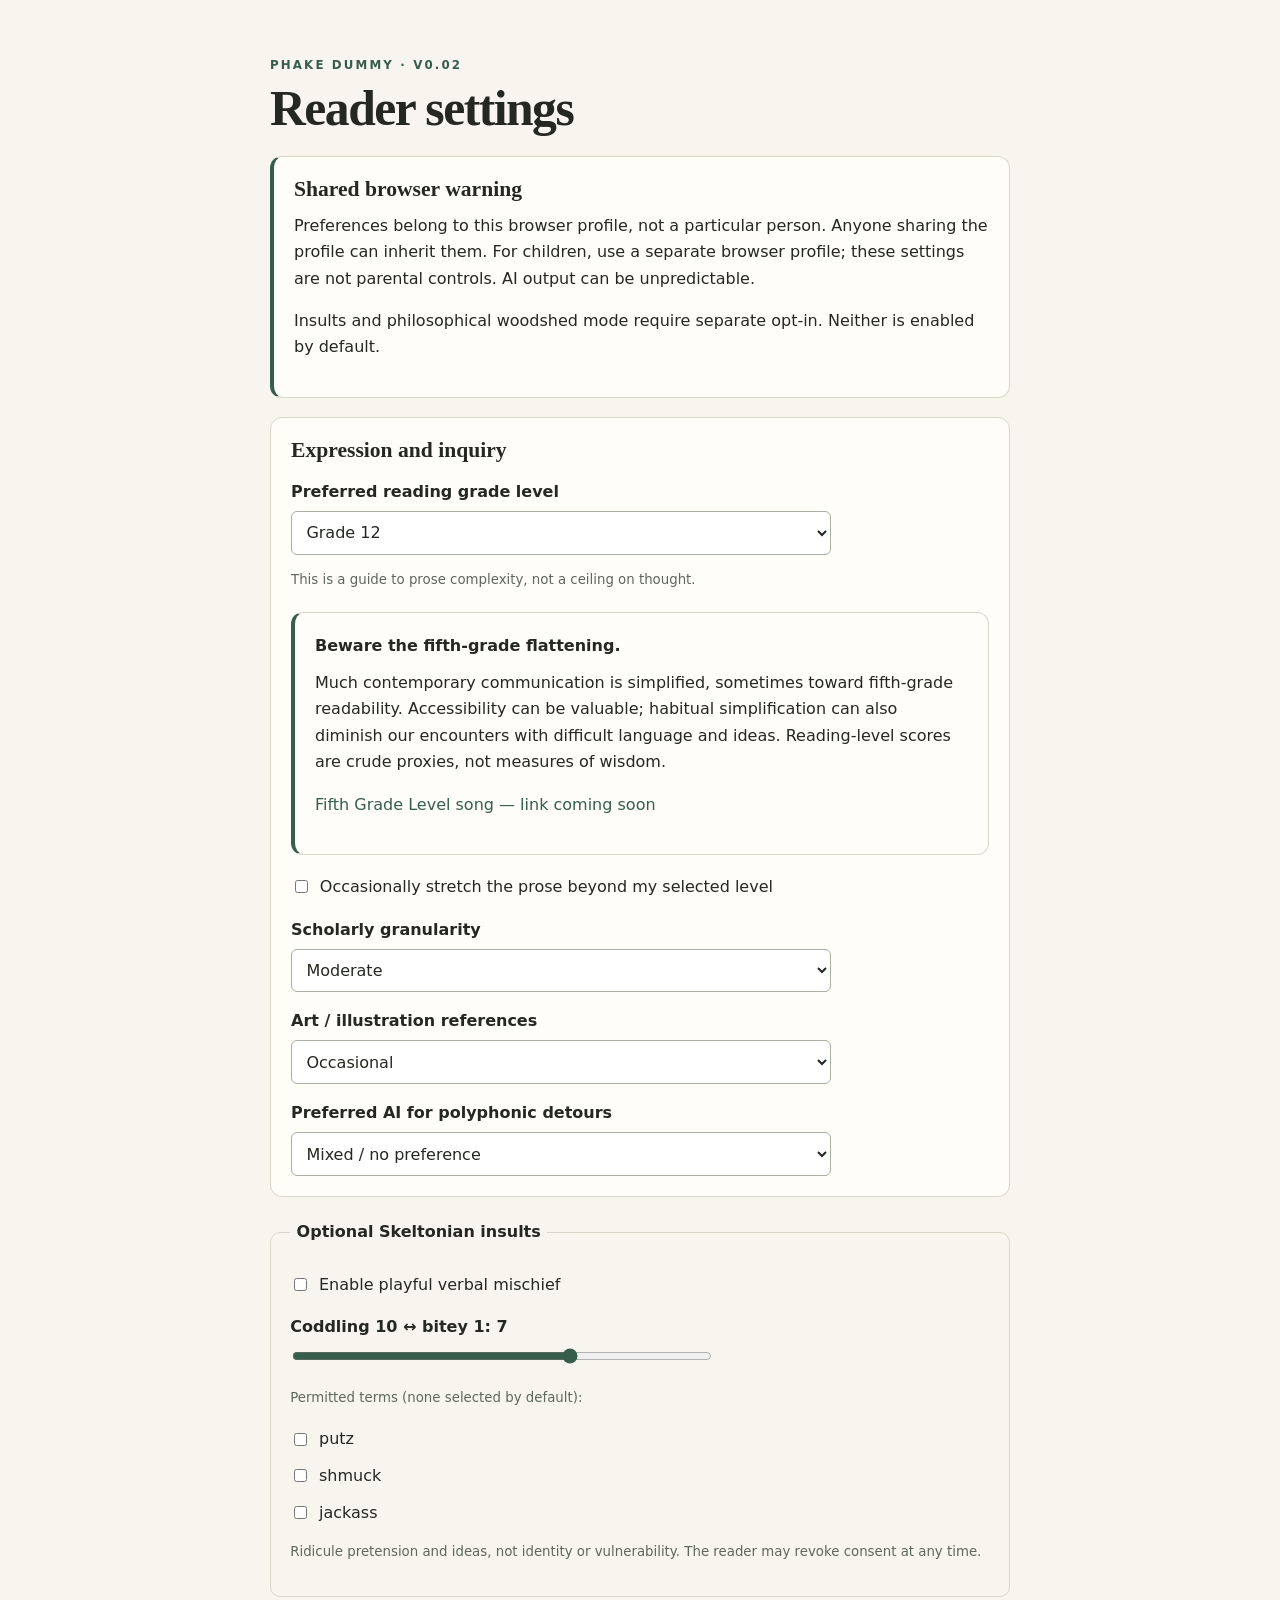
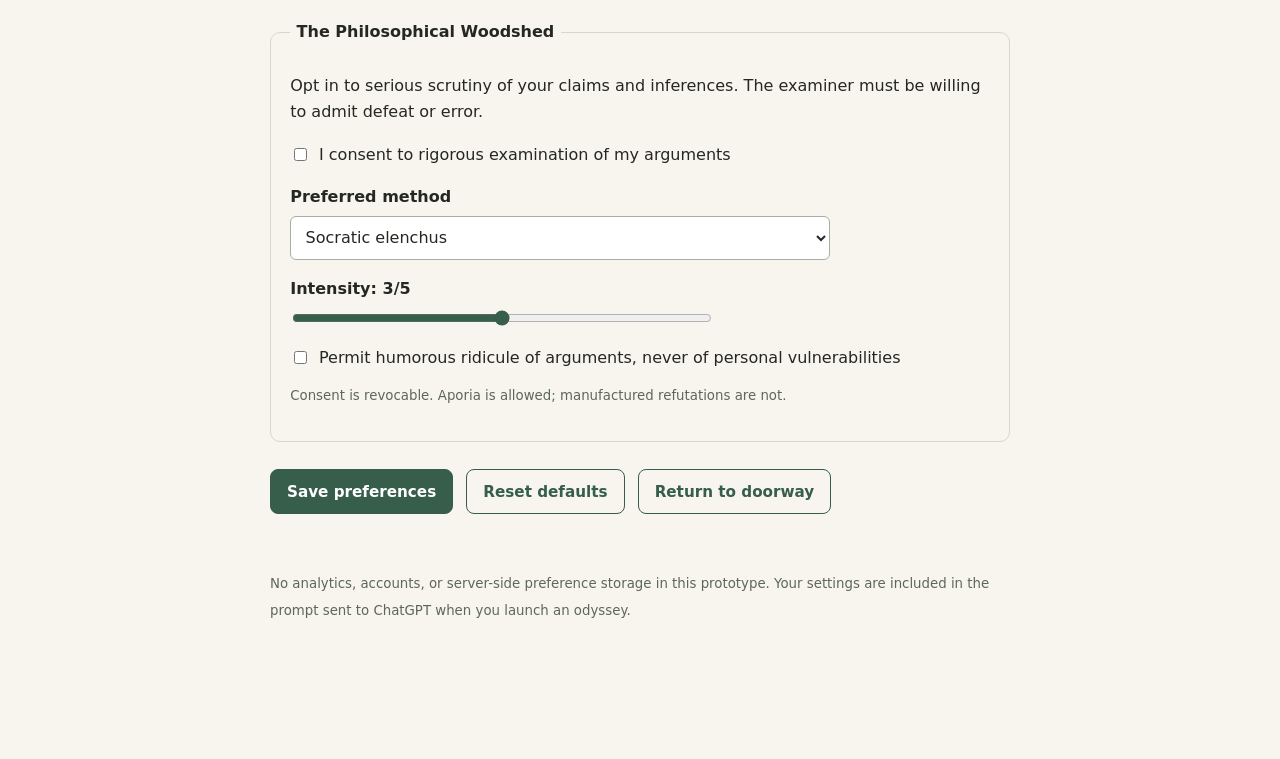
==== settings.html @ 32fc704b "Add files via upload" ====
<!doctype html>
<html lang="en">
<head>
    <meta charset="utf-8">
    <meta name="viewport" content="width=device-width, initial-scale=1">
    <title>phake DUMMY — reader settings (v0.02)</title>
    <link rel="stylesheet" href="style.css">
</head>
<body>
<main>
    <div class="kicker">phake DUMMY · v0.02</div>
    <h1>Reader settings</h1>
    <section class="panel notice">
        <h2>Shared browser warning</h2>
        <p>Preferences belong to this browser profile, not a particular person. Anyone sharing the profile can inherit them. For children, use a separate browser profile; these settings are not parental controls. AI output can be unpredictable.</p>
        <p>Insults and philosophical woodshed mode require separate opt-in. Neither is enabled by default.</p>
    </section>

    <form id="form">
        <section class="panel">
            <h2>Expression and inquiry</h2>
            <label for="grade">Preferred reading grade level</label>
            <select id="grade" name="grade">
                <option value="5">Grade 5</option>
                <option value="6">Grade 6</option>
                <option value="7">Grade 7</option>
                <option value="8">Grade 8</option>
                <option value="9">Grade 9</option>
                <option value="10">Grade 10</option>
                <option value="11">Grade 11</option>
                <option value="12">Grade 12</option>
                <option value="undergraduate">Undergraduate</option>
                <option value="graduate">Graduate</option>
                <option value="specialist">Specialist / scholarly</option>
            </select>
            <p class="muted"><small>This is a guide to prose complexity, not a ceiling on thought.</small></p>
            <div class="panel notice">
                <strong>Beware the fifth-grade flattening.</strong>
                <p>Much contemporary communication is simplified, sometimes toward fifth-grade readability. Accessibility can be valuable; habitual simplification can also diminish our encounters with difficult language and ideas. Reading-level scores are crude proxies, not measures of wisdom.</p>
                <p><a id="songLink" href="#" aria-disabled="true">Our Fifth Grade Level song (add its URL in the configuration)</a></p>
            </div>
            <label class="check"><input type="checkbox" name="stretch"> Occasionally stretch the prose beyond my selected level</label>
            <label for="granularity">Scholarly granularity</label>
            <select name="granularity" id="granularity">
                <option value="light">Light</option>
                <option value="moderate">Moderate</option>
                <option value="deep">Deep</option>
            </select>
            <label for="art">Art / illustration references</label>
            <select name="art" id="art">
                <option value="rare">Rare</option>
                <option value="occasional">Occasional</option>
                <option value="frequent">Frequent</option>
            </select>
            <label for="ai">Preferred AI for polyphonic detours</label>
            <select name="ai" id="ai">
                <option value="mixed">Mixed / no preference</option>
                <option value="chatgpt">ChatGPT</option>
                <option value="gemini">Gemini</option>
                <option value="claude">Claude</option>
            </select>
        </section>

        <fieldset>
            <legend>Optional Skeltonian insults</legend>
            <label class="check"><input type="checkbox" name="insultsEnabled"> Enable playful verbal mischief</label>
            <label for="bite">Coddling 10 ↔ bitey 1: <output id="biteValue">7</output></label>
            <input type="range" name="bite" id="bite" min="1" max="10" value="7">
            <p class="muted"><small>Permitted terms (none selected by default):</small></p>
            <label class="check"><input type="checkbox" name="terms" value="putz"> putz</label>
            <label class="check"><input type="checkbox" name="terms" value="shmuck"> shmuck</label>
            <label class="check"><input type="checkbox" name="terms" value="jackass"> jackass</label>
            <p><small>Ridicule pretension and ideas, not identity or vulnerability. The reader may revoke consent at any time.</small></p>
        </fieldset>

        <fieldset>
            <legend>The Philosophical Woodshed</legend>
            <p>Opt in to serious scrutiny of your claims and inferences. The examiner must be willing to admit defeat or error.</p>
            <label class="check"><input type="checkbox" name="woodshedEnabled"> I consent to rigorous examination of my arguments</label>
            <label for="woodshedMethod">Preferred method</label>
            <select name="woodshedMethod" id="woodshedMethod">
                <option value="elenchus">Socratic elenchus</option>
                <option value="disputation">Scholastic disputation</option>
                <option value="reductio">Reductio ad absurdum</option>
                <option value="adversarial">Adversarial examination</option>
            </select>
            <label for="woodshedIntensity">Intensity: <output id="woodshedValue">3</output>/5</label>
            <input type="range" name="woodshedIntensity" id="woodshedIntensity" min="1" max="5" value="3">
            <label class="check"><input type="checkbox" name="woodshedHumor"> Permit humorous ridicule of arguments, never of personal vulnerabilities</label>
            <p><small>Consent is revocable. Aporia is allowed; manufactured refutations are not.</small></p>
        </fieldset>

        <button type="submit">Save preferences</button>
        <button type="button" class="secondary" id="reset">Reset defaults</button>
        <a class="button secondary" id="back" href="index.html">Return to doorway</a>
        <p class="status" id="status" role="status" aria-live="polite"></p>
    </form>
    <p><small>No analytics, accounts, or server-side preference storage in this prototype. Your settings are included in the prompt sent to ChatGPT when you launch an odyssey.</small></p>
</main>
<script>
    "use strict";

    const SETTINGS_KEY = "phakeDummySettingsV2";
    const FIFTH_GRADE_SONG_URL = ""; // Add a real public song URL here when ready.
    const defaults = {
        grade: "12", granularity: "moderate", art: "occasional", ai: "mixed",
        stretch: false, insultsEnabled: false, bite: 7, terms: [],
        woodshedEnabled: false, woodshedMethod: "elenchus",
        woodshedIntensity: 3, woodshedHumor: false
    };

    const form = document.getElementById("form");
    const status = document.getElementById("status");
    const songLink = document.getElementById("songLink");
    const query = new URLSearchParams(window.location.search);
    const returnUrl = query.get("return");

    if (FIFTH_GRADE_SONG_URL) {
        songLink.href = FIFTH_GRADE_SONG_URL;
        songLink.removeAttribute("aria-disabled");
    } else {
        songLink.removeAttribute("href");
        songLink.textContent = "Fifth Grade Level song — link coming soon";
    }

    // Only allow a return URL on this same origin.
    if (returnUrl) {
        try {
            const destination = new URL(returnUrl);
            if (destination.origin === window.location.origin) {
                document.getElementById("back").href = destination.href;
            }
        } catch { /* Keep the default return link. */ }
    }

    function populate() {
        let saved = {};
        try {
            saved = JSON.parse(localStorage.getItem(SETTINGS_KEY) || "{}");
        } catch { /* Fall back to defaults. */ }

        const settings = { ...defaults, ...saved };
        for (const [name, value] of Object.entries(settings)) {
            if (name === "terms") {
                form.querySelectorAll('[name="terms"]').forEach(input => {
                    input.checked = Array.isArray(value) && value.includes(input.value);
                });
            } else if (typeof value === "boolean") {
                form.elements[name].checked = value;
            } else if (form.elements[name]) {
                form.elements[name].value = value;
            }
        }
        updateOutputs();
    }

    function updateOutputs() {
        document.getElementById("biteValue").value = form.elements.bite.value;
        document.getElementById("woodshedValue").value = form.elements.woodshedIntensity.value;
    }

    form.elements.bite.addEventListener("input", updateOutputs);
    form.elements.woodshedIntensity.addEventListener("input", updateOutputs);

    form.addEventListener("submit", event => {
        event.preventDefault();
        const settings = {
            grade: form.elements.grade.value,
            granularity: form.elements.granularity.value,
            art: form.elements.art.value,
            ai: form.elements.ai.value,
            stretch: form.elements.stretch.checked,
            insultsEnabled: form.elements.insultsEnabled.checked,
            bite: Number(form.elements.bite.value),
            terms: [...form.querySelectorAll('[name="terms"]:checked')].map(input => input.value),
            woodshedEnabled: form.elements.woodshedEnabled.checked,
            woodshedMethod: form.elements.woodshedMethod.value,
            woodshedIntensity: Number(form.elements.woodshedIntensity.value),
            woodshedHumor: form.elements.woodshedHumor.checked
        };

        try {
            localStorage.setItem(SETTINGS_KEY, JSON.stringify(settings));
            status.textContent = "Preferences saved in this browser profile.";
        } catch {
            status.textContent = "Storage unavailable: preferences could not be saved.";
        }
    });

    document.getElementById("reset").addEventListener("click", () => {
        try {
            localStorage.removeItem(SETTINGS_KEY);
            populate();
            status.textContent = "Preferences reset to defaults.";
        } catch {
            status.textContent = "Storage unavailable: reset failed.";
        }
    });

    populate();
</script>
</body>
</html>
---- style.css ----
:root { color-scheme: light; --ink:#242821; --muted:#5e675b; --paper:#f7f5ee; --panel:#fffdf7; --line:#d7d8c9; --accent:#365e4b; }
* { box-sizing:border-box; }
body { margin:0; background:var(--paper); color:var(--ink); font:16px/1.65 system-ui,-apple-system,sans-serif; }
main { max-width:780px; margin:3.5rem auto; padding:0 1.25rem 4rem; }
h1 { font:700 clamp(2rem,5vw,3.1rem)/1.1 Georgia,serif; letter-spacing:-.03em; margin:.4rem 0 1rem; }
h2 { font:700 1.35rem Georgia,serif; margin:0 0 .6rem; }
p { margin:.7rem 0 1rem; }
a { color:var(--accent); }
.kicker { text-transform:uppercase; letter-spacing:.18em; font-size:.74rem; font-weight:700; color:var(--accent); }
.muted, small { color:var(--muted); }
.panel { background:var(--panel); border:1px solid var(--line); border-radius:12px; padding:1.25rem; margin:1.2rem 0; }
.notice { border-left:4px solid var(--accent); }
button, .button { appearance:none; border:1px solid var(--accent); border-radius:8px; background:var(--accent); color:white; font:600 .95rem system-ui; padding:.8rem 1rem; cursor:pointer; text-decoration:none; display:inline-block; margin:.3rem .5rem .3rem 0; }
button.secondary, .button.secondary { background:transparent; color:var(--accent); }
button:disabled { opacity:.45; cursor:not-allowed; }
label { display:block; margin:1rem 0 .35rem; font-weight:600; }
select, input[type=text] { width:100%; max-width:540px; padding:.65rem; border:1px solid #a7afa1; border-radius:6px; background:white; color:var(--ink); font:inherit; }
input[type=range] { width:100%; max-width:420px; accent-color:var(--accent); }
.check { display:flex; align-items:flex-start; gap:.55rem; font-weight:400; margin:.65rem 0; }
.check input { margin-top:.38rem; }
fieldset { border:1px solid var(--line); border-radius:10px; margin:1.4rem 0; padding:1rem 1.2rem; }
legend { font-weight:700; padding:0 .4rem; }
pre { white-space:pre-wrap; overflow-wrap:anywhere; padding:1rem; background:#eeeee6; border-radius:8px; max-height:350px; overflow:auto; font-size:.82rem; }
nav { display:flex; gap:1rem; flex-wrap:wrap; }
.status { min-height:1.5rem; font-weight:600; }
.row { display:flex; flex-wrap:wrap; align-items:center; justify-content:space-between; gap:.6rem; }
hr { border:0; border-top:1px solid var(--line); margin:1.5rem 0; }
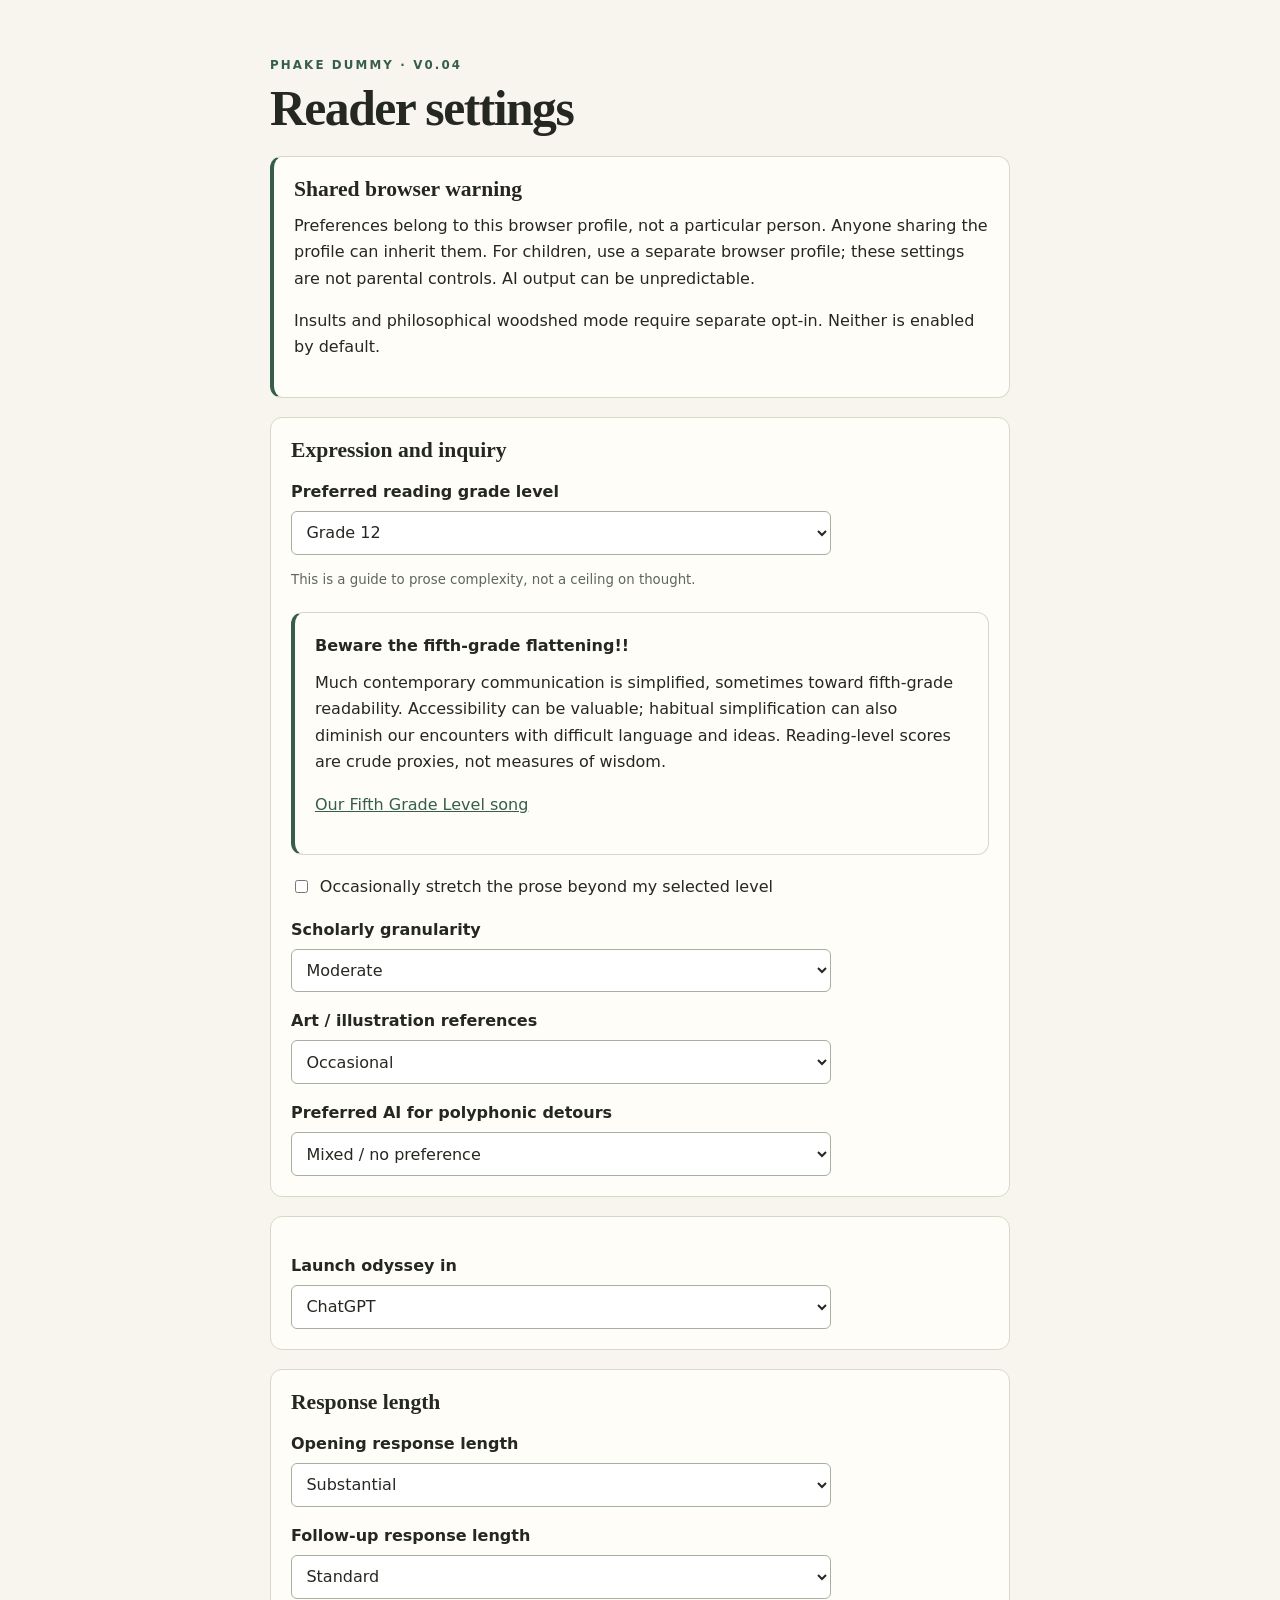
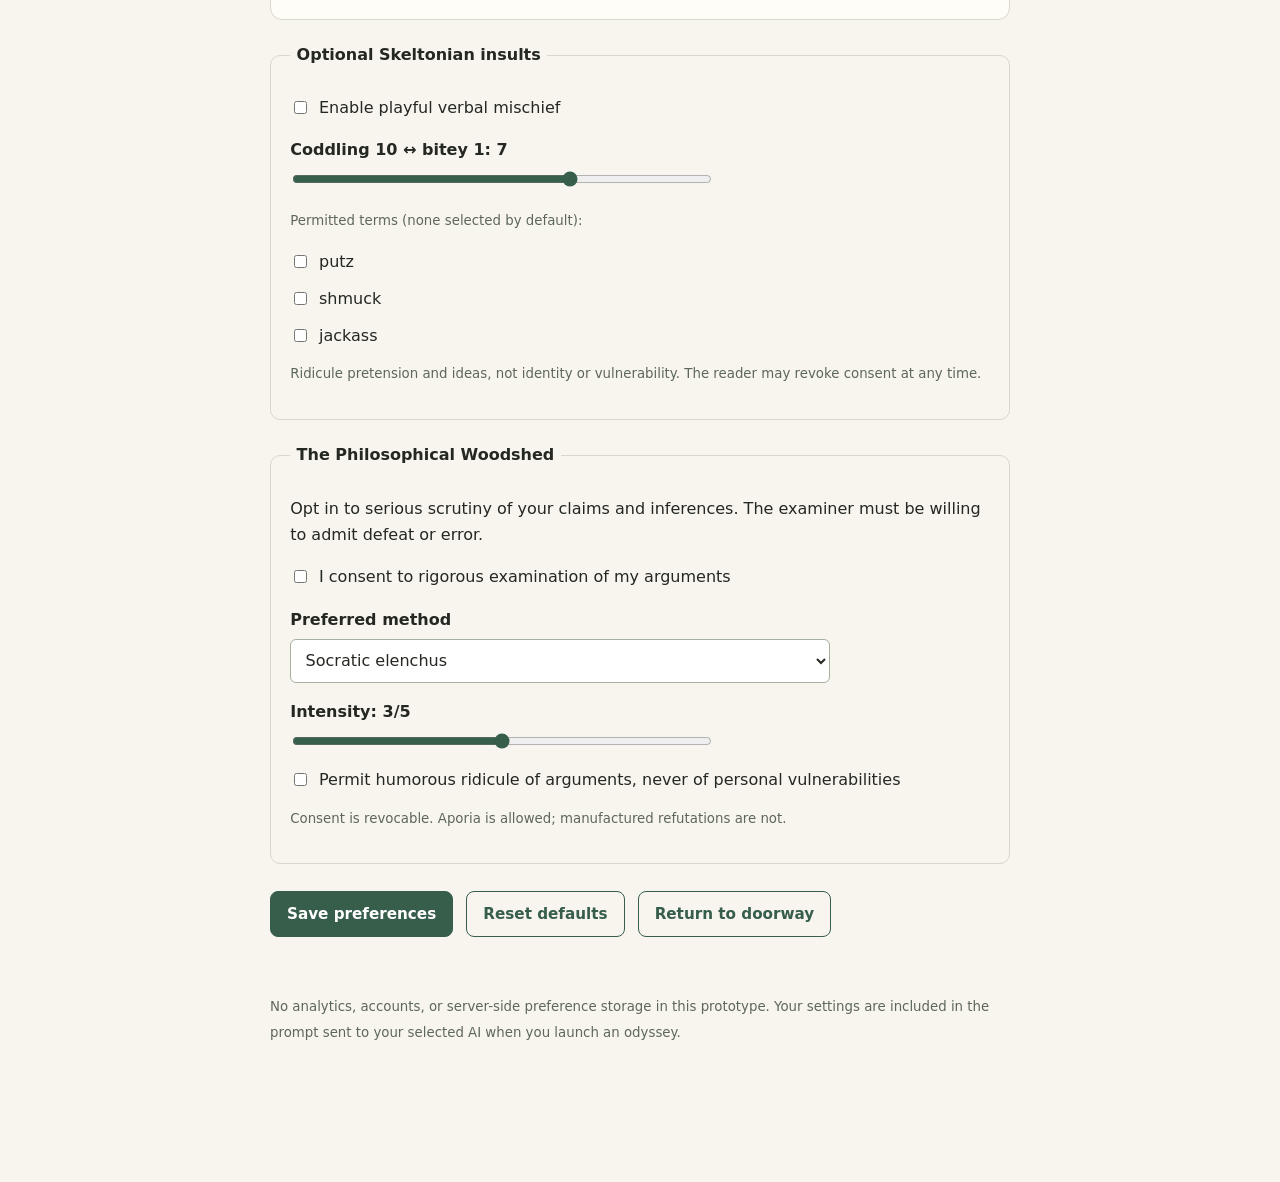
==== commit 33e3b567: "Add files via upload replacing index and settings with v0.04" ====
--- a/settings.html
+++ b/settings.html
@@ -3,12 +3,12 @@
 <head>
     <meta charset="utf-8">
     <meta name="viewport" content="width=device-width, initial-scale=1">
-    <title>phake DUMMY — reader settings (v0.02)</title>
+    <title>phake DUMMY — reader settings (v0.04)</title>
     <link rel="stylesheet" href="style.css">
 </head>
 <body>
 <main>
-    <div class="kicker">phake DUMMY · v0.02</div>
+    <div class="kicker">phake DUMMY · v0.04</div>
     <h1>Reader settings</h1>
     <section class="panel notice">
         <h2>Shared browser warning</h2>
@@ -35,9 +35,9 @@
             </select>
             <p class="muted"><small>This is a guide to prose complexity, not a ceiling on thought.</small></p>
             <div class="panel notice">
-                <strong>Beware the fifth-grade flattening.</strong>
+                <strong>Beware the fifth-grade flattening!!</strong>
                 <p>Much contemporary communication is simplified, sometimes toward fifth-grade readability. Accessibility can be valuable; habitual simplification can also diminish our encounters with difficult language and ideas. Reading-level scores are crude proxies, not measures of wisdom.</p>
-                <p><a id="songLink" href="#" aria-disabled="true">Our Fifth Grade Level song (add its URL in the configuration)</a></p>
+                <p><a id="songLink" href="https://www.youtube.com/watch?v=HIXWXv_CVdI" aria-disabled="true" target="_blank">Our Fifth Grade Level song</a></p>
             </div>
             <label class="check"><input type="checkbox" name="stretch"> Occasionally stretch the prose beyond my selected level</label>
             <label for="granularity">Scholarly granularity</label>
@@ -61,6 +61,20 @@
             </select>
         </section>
 
+        <!-- OPTIONAL PROVIDER SELECTOR: comment out this entire section to disable Claude. -->
+        <section class="panel" id="providerBlock">
+            <label for="provider">Launch odyssey in</label>
+            <select id="provider" name="provider">
+                <option value="chatgpt">ChatGPT</option>
+                <option value="claude">Claude (experimental)</option>
+            </select>
+        </section>
+        <!-- END OPTIONAL PROVIDER SELECTOR -->
+        <section class="panel">
+            <h2>Response length</h2>
+<label for="openingLength">Opening response length</label><select id="openingLength" name="openingLength"><option value="brief">Brief</option><option value="standard">Standard</option><option value="substantial">Substantial</option><option value="extended">Extended</option></select>
+<label for="followupLength">Follow-up response length</label><select id="followupLength" name="followupLength"><option value="brief">Brief</option><option value="standard">Standard</option><option value="substantial">Substantial</option><option value="extended">Extended</option></select>
+</section>
         <fieldset>
             <legend>Optional Skeltonian insults</legend>
             <label class="check"><input type="checkbox" name="insultsEnabled"> Enable playful verbal mischief</label>
@@ -95,14 +109,15 @@
         <a class="button secondary" id="back" href="index.html">Return to doorway</a>
         <p class="status" id="status" role="status" aria-live="polite"></p>
     </form>
-    <p><small>No analytics, accounts, or server-side preference storage in this prototype. Your settings are included in the prompt sent to ChatGPT when you launch an odyssey.</small></p>
+    <p><small>No analytics, accounts, or server-side preference storage in this prototype. Your settings are included in the prompt sent to your selected AI when you launch an odyssey.</small></p>
 </main>
 <script>
     "use strict";
 
     const SETTINGS_KEY = "phakeDummySettingsV2";
-    const FIFTH_GRADE_SONG_URL = ""; // Add a real public song URL here when ready.
+    const FIFTH_GRADE_SONG_URL = "https://www.youtube.com/watch?v=HIXWXv_CVdI"; // Add a real public song URL here when ready.
     const defaults = {
+        provider: "chatgpt", openingLength: "substantial", followupLength: "standard",
         grade: "12", granularity: "moderate", art: "occasional", ai: "mixed",
         stretch: false, insultsEnabled: false, bite: 7, terms: [],
         woodshedEnabled: false, woodshedMethod: "elenchus",
@@ -146,7 +161,7 @@
                     input.checked = Array.isArray(value) && value.includes(input.value);
                 });
             } else if (typeof value === "boolean") {
-                form.elements[name].checked = value;
+                if (form.elements[name]) form.elements[name].checked = value;
             } else if (form.elements[name]) {
                 form.elements[name].value = value;
             }
@@ -165,6 +180,9 @@
     form.addEventListener("submit", event => {
         event.preventDefault();
         const settings = {
+            provider: form.elements.provider?.value === "claude" ? "claude" : "chatgpt",
+            openingLength: form.elements.openingLength?.value || "substantial",
+            followupLength: form.elements.followupLength?.value || "standard",
             grade: form.elements.grade.value,
             granularity: form.elements.granularity.value,
             art: form.elements.art.value,
